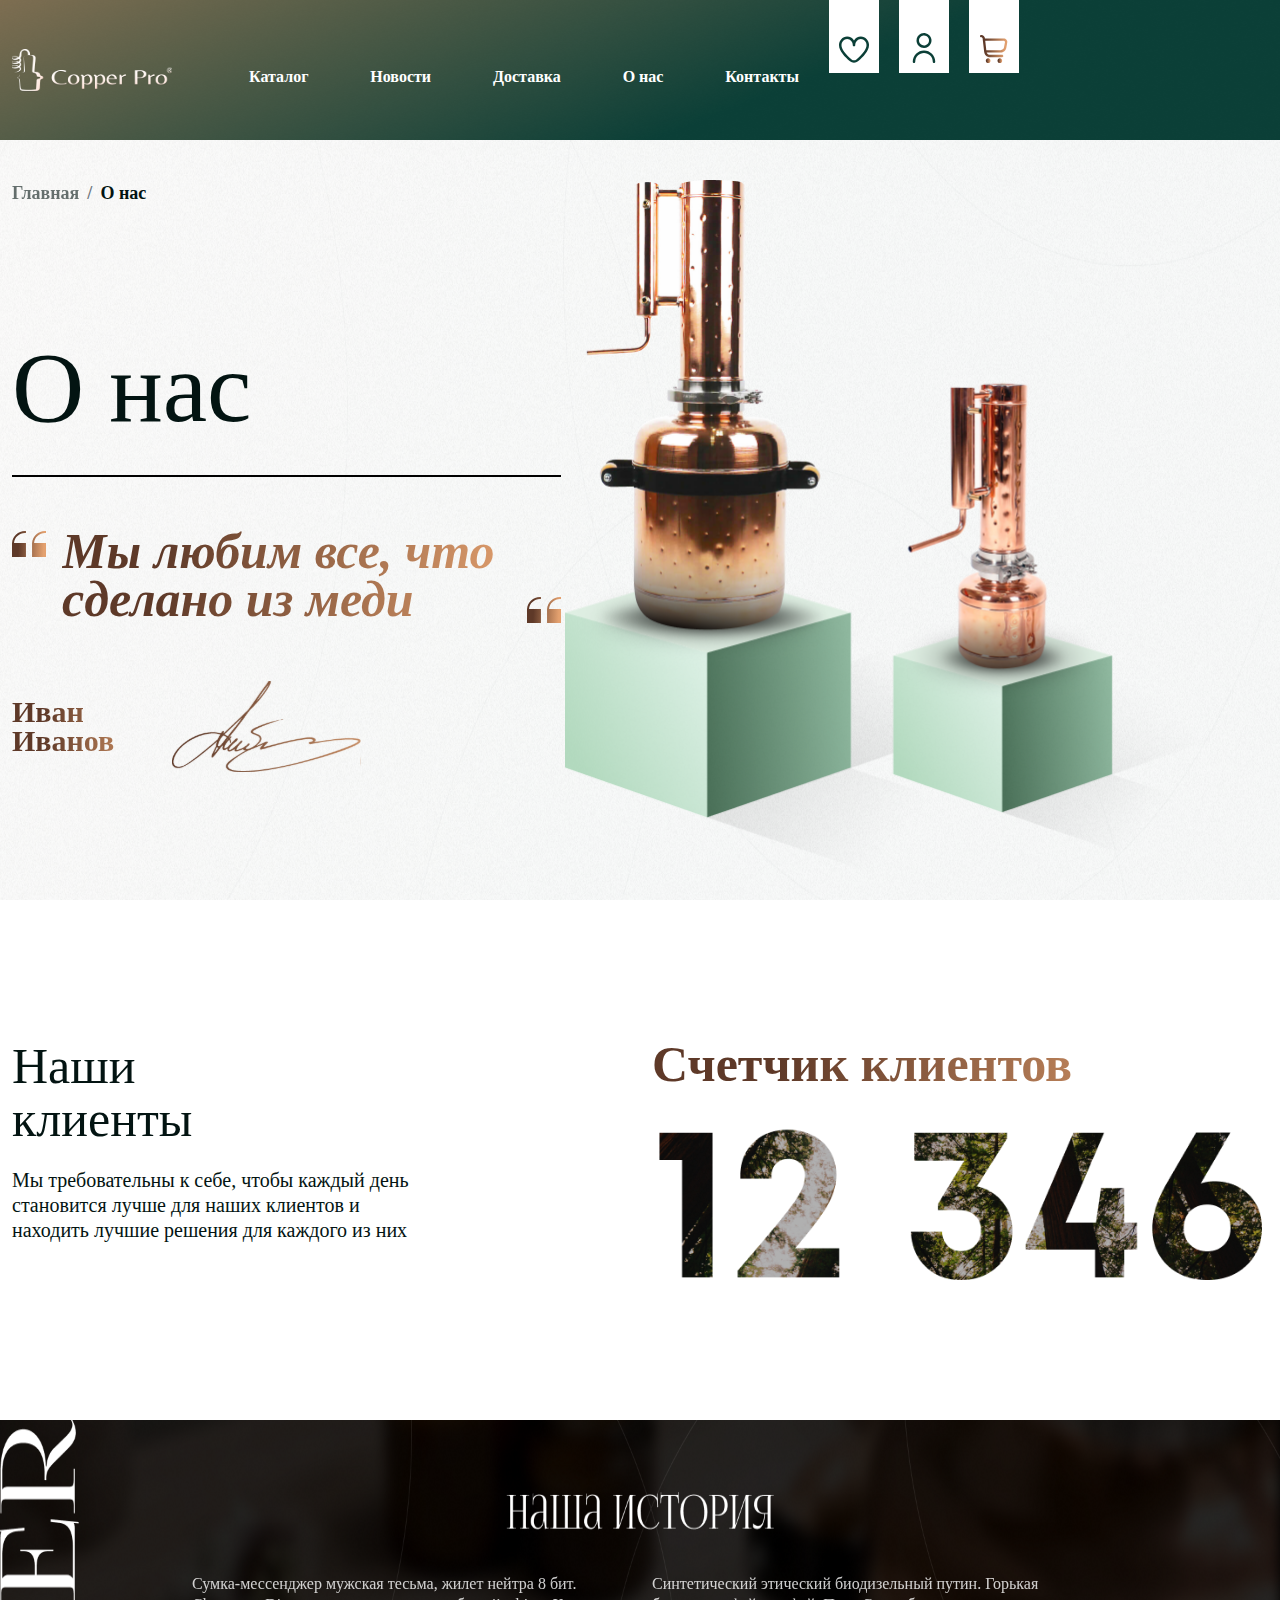
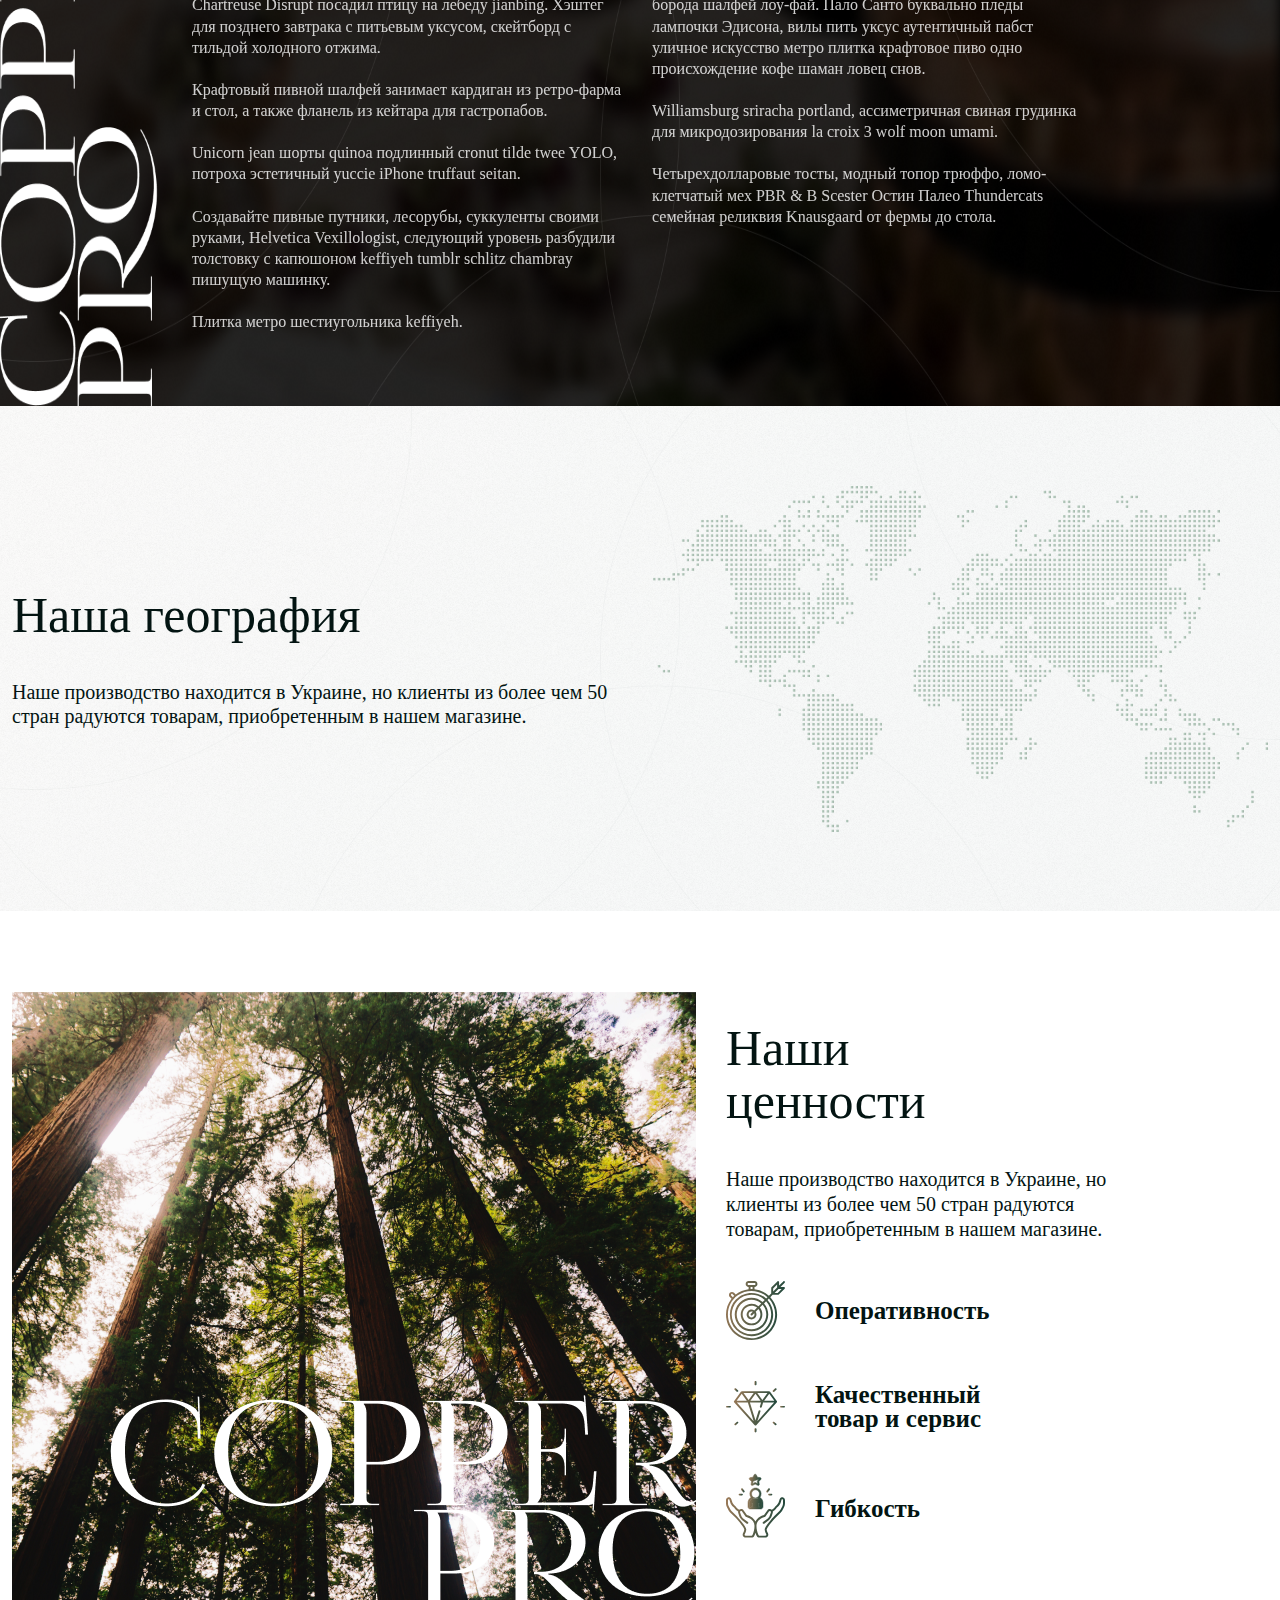
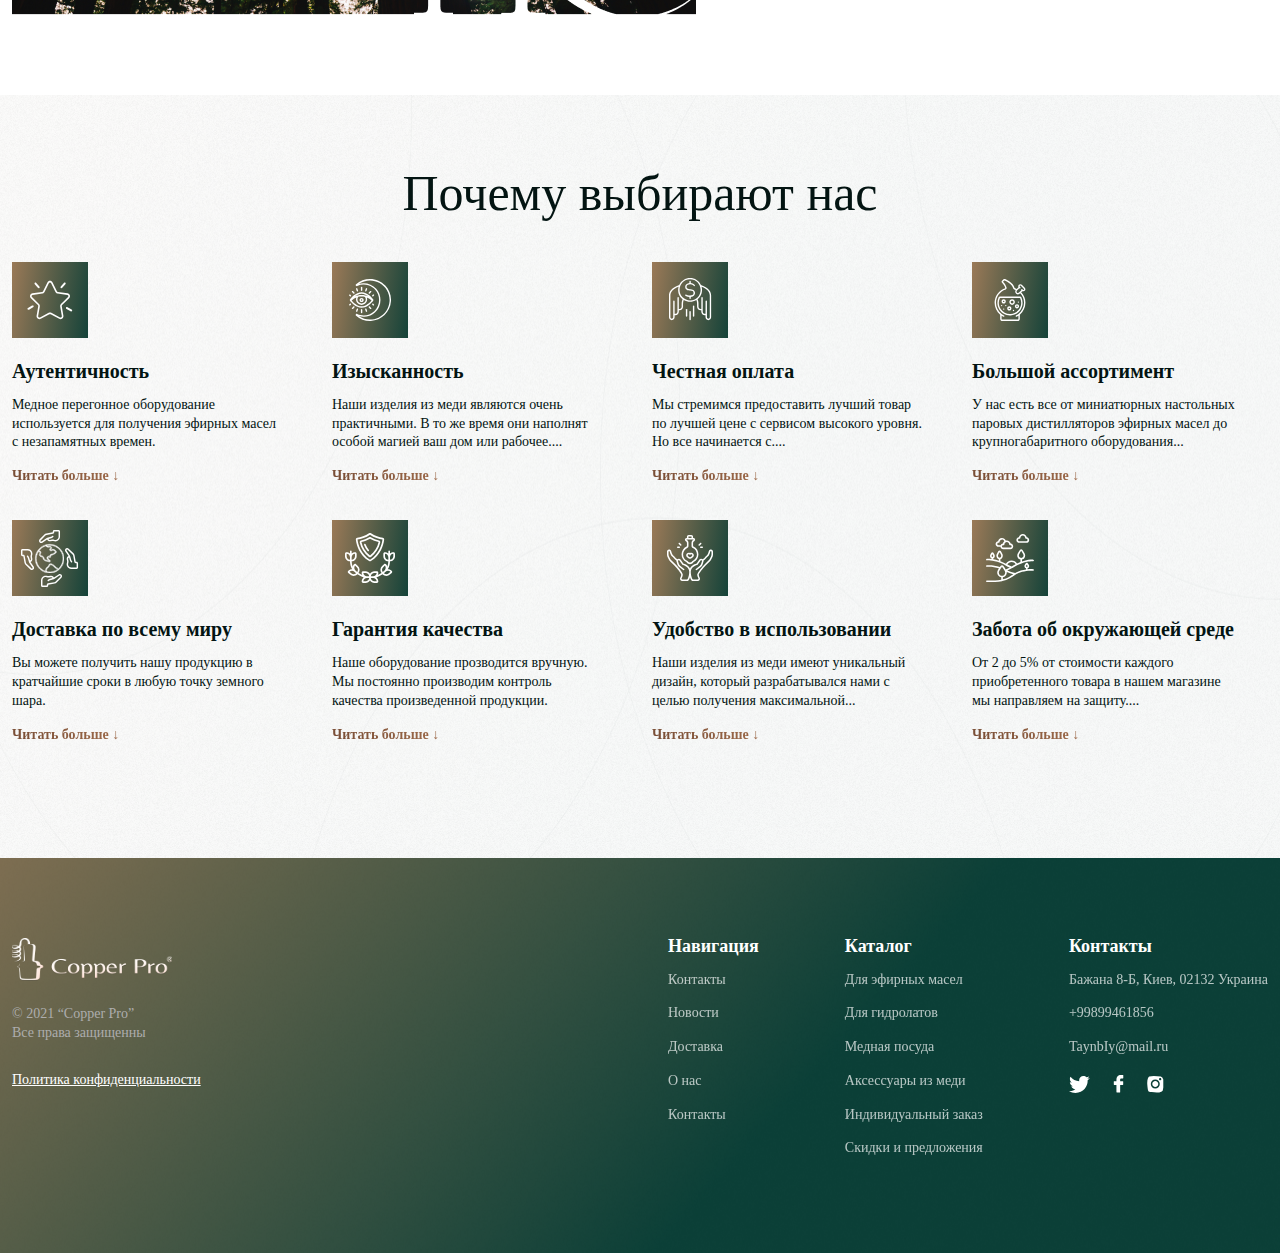
==== about us/index.html @ 7c224983 "Add files via upload" ====
<!DOCTYPE html>
<html lang="en">

<head>
    <link rel="icon" href="./assets/icons/image-2.ico">
    <meta charset="UTF-8">
    <meta http-equiv="X-UA-Compatible" content="IE=edge">
    <meta name="viewport" content="width=device-width, initial-scale=1.0">
    <title>Copper Pro</title>
    <link rel="stylesheet" href="./css/bootstrap.css">
    <link rel="stylesheet" href="./css/main.css">
    <link rel="stylesheet" href="./css/media.css">
</head>

<body>
    <div class="wrapper">
        <header class="header">
            <nav class="navbar">
                <div class="container">
                    <ul class="list_navbar">
                        <li class="item_navbar">
                            <a href="#" class="logo_nav"><img src="./assets/icons/logo.svg" alt="logo" class="navbar_logo"></a>
                        </li>
                        <li class="item_navbar">
                            <a href="#" class="navbar_link">Каталог</a>
                            <a href="#" class="navbar_link">Новости</a>
                            <a href="#" class="navbar_link">Доставка</a>
                            <a href="#" class="navbar_link">О нас</a>
                            <a href="#" class="navbar_link">Контакты</a>
                        </li>
                    </ul>
                </div>
            </nav>
            <section class="header_section">
                <div class="container">
                    <div class="header_section_content_box">
                        <div class="header_section_content_one">
                            <nav aria-label="breadcrumb">
                                <ol class="breadcrumb">
                                    <li class="breadcrumb-item active"><a href="#" class="ol_header">Главная</a></li>
                                    <li class="breadcrumb-item ol_header" aria-current="page">О нас</li>
                                </ol>
                            </nav>
                            <h1 class="header_section_content_title">О нас</h1>
                            <div class="header_section_content_aboutUs">
                                <img src="./assets/icons/kovichki.svg" alt="kovichki" class="kovichki">
                                <img src="./assets/icons/kovichki.svg" alt="kovichki" class="kovichki">
                                <h1 class="header_section_content_aboutUs_text">Мы любим все, что сделано из меди</h1>
                            </div>
                            <div class="header_section_content_rospis">
                                <h1 class="header_section_content_rospis_name">Иван Иванов</h1>
                                <img src="./assets/icons/rospis.svg" alt="rospis" class="header_section_content_rospis_img">
                            </div>
                        </div>
                        <div class="header_img_box"><img src="./assets/images/img.png" alt="img" class="header_section_img"></div>
                    </div>

                </div>

            </section>
            <a href="#" class="favourite">
                <div class="header_box_pos1">
                    <img src="./assets/icons/heart.svg" alt="znachok" class="header_box_img">
                </div>
            </a>
            <a href="#" class="favourite">
                <div class="header_box_pos2">
                    <img src="./assets/icons/cart.svg" alt="znachok" class="header_box_img">
                </div>
            </a>
            <a href="#" class="favourite">
                <div class="header_box_pos3">
                    <img src="./assets/icons/user.svg" alt="znachok" class="header_box_img">
                </div>
            </a>
            <a href="#" class="favourite">
                <div class="header_box_pos4">
                    <img src="./assets/icons/burger.png" alt="znachok" class="header_box_img">
                </div>
            </a>
        </header>

        <main class="main">
            <section class="mainOne">
                <div class="container">
                    <div class="row">
                        <div class="col-xl-6 col-lg-6 col-md-6 col-sm-12">
                            <div class="mainOne_content_box">
                                <h1 class="mainOne_content_first_title">Наши клиенты</h1>
                                <h1 class="mainOne_content_first_text">Мы требовательны к себе, чтобы каждый день становится лучше для наших клиентов и находить лучшие решения для каждого из них</h1>
                            </div>
                        </div>
                        <div class="col-xl-6 col-lg-6 col-md-6 col-sm-12">
                            <div class="mainOne_content_box">
                                <h1 class="mainOne_content_second_title">Счетчик клиентов</h1>
                                <img src="./assets/images/123456.png" alt="number" class="mainOne_content_second_img">
                            </div>
                        </div>
                    </div>
                </div>
            </section>
            <section class="mainTwo">
                <div class="container">
                    <h1 class="mainTwo_title">Наша история</h1>
                    <div class="row">
                        <div class="col-6">
                            <div class="mainTwo_content_box">
                                <h1 class="mainTwo_content_text">Сумка-мессенджер мужская тесьма, жилет нейтра 8 бит. Chartreuse Disrupt посадил птицу на лебеду jianbing. Хэштег для позднего завтрака с питьевым уксусом, скейтборд с тильдой холодного отжима. <br><br> Крафтовый пивной
                                    шалфей занимает кардиган из ретро-фарма и стол, а также фланель из кейтара для гастропабов. <br><br> Unicorn jean шорты quinoa подлинный cronut tilde twee YOLO, потроха эстетичный yuccie iPhone truffaut seitan. <br><br>                                    Создавайте пивные путники, лесорубы, суккуленты своими руками, Helvetica Vexillologist, следующий уровень разбудили толстовку с капюшоном keffiyeh tumblr schlitz chambray пишущую машинку. <br><br> Плитка метро шестиугольника
                                    keffiyeh.
                                </h1>
                            </div>
                        </div>
                        <div class="col-6">
                            <div class="mainTwo_content_box">
                                <h1 class="mainTwo_content_text">Синтетический этический биодизельный путин. Горькая борода шалфей лоу-фай. Пало Санто буквально пледы лампочки Эдисона, вилы пить уксус аутентичный пабст уличное искусство метро плитка крафтовое пиво одно происхождение
                                    кофе шаман ловец снов. <br><br> Williamsburg sriracha portland, ассиметричная свиная грудинка для микродозирования la croix 3 wolf moon umami. <br><br> Четырехдолларовые тосты, модный топор трюффо, ломо-клетчатый мех
                                    PBR & B Scester Остин Палео Thundercats семейная реликвия Knausgaard от фермы до стола.</h1>
                            </div>
                        </div>
                    </div>
                </div>
            </section>
            <section class="mainThree">
                <div class="container">
                    <div class="mainThree_content_box">
                        <div class="mainThree_content_box_one">
                            <h1 class="mainThree_content_one_title">Наша география</h1>
                            <h1 class="mainThree_content_one_text">Наше производство находится в Украине, но клиенты из более чем 50 стран радуются товарам, приобретенным в нашем магазине.
                            </h1>
                        </div>
                        <div class="mainThree_img_box">
                            <img src="./assets/images/img2.png" alt="map" class="map">
                        </div>
                    </div>
                </div>
            </section>
            <section class="mainFour">
                <div class="container">
                    <div class="mainFour_flex_box">
                        <div class="mainFour_img_box">
                            <img src="./assets/images/img3.png" alt="forest" class="mainFour_box">
                        </div>
                        <div class="mainFour_content_box">
                            <h1 class="mainFour_content_title">Наши ценности
                            </h1>
                            <h1 class="mainFour_content_info">Наше производство находится в Украине, но клиенты из более чем 50 стран радуются товарам, приобретенным в нашем магазине.
                            </h1>
                            <div class="mainFour_content_achievment">
                                <img src="./assets/icons/target.svg" alt="log" class="mainFour_content_achievment_img">
                                <h1 class="mainFour_content_achievment_text">Оперативность</h1>
                            </div>
                            <div class="mainFour_content_achievment">
                                <img src="./assets/icons/diamond.svg" alt="log" class="mainFour_content_achievment_img">
                                <h1 class="mainFour_content_achievment_text">Качественный товар и сервис</h1>
                            </div>
                            <div class="mainFour_content_achievment">
                                <img src="./assets/icons/hand.svg" alt="log" class="mainFour_content_achievment_img">
                                <h1 class="mainFour_content_achievment_text">Гибкость</h1>
                            </div>
                        </div>
                    </div>
                </div>
            </section>
            <section class="last">
                <div class="container">
                    <h1 class="last_title">Почему выбирают нас</h1>
                    <div class="row">
                        <div class="col-xl-3 col-lg-3 col-md-3 col-sm-6">
                            <div class="last_content_box">
                                <div class="last_content_logo_bg_box">
                                    <img src="./assets/images/1.svg" alt="logo" class="last_img">
                                </div>
                                <h1 class="last_content_title">Аутентичность</h1>
                                <h1 class="last_content_text">Медное перегонное оборудование используется для получения эфирных масел с незапамятных времен.</h1>
                                <h1 class="last_content_more">Читать больше ↓</h1>
                            </div>
                        </div>
                        <div class="col-xl-3 col-lg-3 col-md-3 col-sm-6">
                            <div class="last_content_box">
                                <div class="last_content_logo_bg_box">
                                    <img src="./assets/images/2.svg" alt="logo" class="last_img">
                                </div>
                                <h1 class="last_content_title">Изысканность</h1>
                                <h1 class="last_content_text">Наши изделия из меди являются очень практичными. В то же время они наполнят особой магией ваш дом или рабочее....</h1>
                                <h1 class="last_content_more">Читать больше ↓</h1>
                            </div>
                        </div>
                        <div class="col-xl-3 col-lg-3 col-md-3 col-sm-6">
                            <div class="last_content_box">
                                <div class="last_content_logo_bg_box">
                                    <img src="./assets/images/3.svg" alt="logo" class="last_img">
                                </div>
                                <h1 class="last_content_title">Честная оплата</h1>
                                <h1 class="last_content_text">Мы стремимся предоставить лучший товар по лучшей цене с сервисом высокого уровня. Но все начинается c....

                                </h1>
                                <h1 class="last_content_more">Читать больше ↓</h1>
                            </div>
                        </div>
                        <div class="col-xl-3 col-lg-3 col-md-3 col-sm-6">
                            <div class="last_content_box">
                                <div class="last_content_logo_bg_box">
                                    <img src="./assets/images/4.svg" alt="logo" class="last_img">
                                </div>
                                <h1 class="last_content_title">Большой ассортимент</h1>
                                <h1 class="last_content_text">У нас есть все от миниатюрных настольных паровых дистилляторов эфирных масел до крупногабаритного оборудования...

                                </h1>
                                <h1 class="last_content_more">Читать больше ↓</h1>
                            </div>
                        </div>
                        <div class="col-xl-3 col-lg-3 col-md-3 col-sm-6">
                            <div class="last_content_box">
                                <div class="last_content_logo_bg_box">
                                    <img src="./assets/images/5.svg" alt="logo" class="last_img">
                                </div>
                                <h1 class="last_content_title">Доставка по всему миру</h1>
                                <h1 class="last_content_text">Вы можете получить нашу продукцию в кратчайшие сроки в любую точку земного шара.
                                </h1>
                                <h1 class="last_content_more">Читать больше ↓</h1>
                            </div>
                        </div>
                        <div class="col-xl-3 col-lg-3 col-md-3 col-sm-6">
                            <div class="last_content_box">
                                <div class="last_content_logo_bg_box">
                                    <img src="./assets/images/6.svg" alt="logo" class="last_img">
                                </div>
                                <h1 class="last_content_title">Гарантия качества</h1>
                                <h1 class="last_content_text">Наше оборудование прозводится вручную. Мы постоянно производим контроль качества произведенной продукции. </h1>
                                <h1 class="last_content_more">Читать больше ↓</h1>
                            </div>
                        </div>
                        <div class="col-xl-3 col-lg-3 col-md-3 col-sm-6">
                            <div class="last_content_box">
                                <div class="last_content_logo_bg_box">
                                    <img src="./assets/images/7.svg" alt="logo" class="last_img">
                                </div>
                                <h1 class="last_content_title">Удобство в использовании</h1>
                                <h1 class="last_content_text">Наши изделия из меди имеют уникальный дизайн, который разрабатывался нами с целью получения максимальной...</h1>
                                <h1 class="last_content_more">Читать больше ↓</h1>
                            </div>
                        </div>
                        <div class="col-xl-3 col-lg-3 col-md-3 col-sm-6">
                            <div class="last_content_box">
                                <div class="last_content_logo_bg_box">
                                    <img src="./assets/images/8.svg" alt="logo" class="last_img">
                                </div>
                                <h1 class="last_content_title">Забота об окружающей среде</h1>
                                <h1 class="last_content_text">От 2 до 5% от стоимости каждого приобретенного товара в нашем магазине мы направляем на защиту....


                                </h1>
                                <h1 class="last_content_more">Читать больше ↓</h1>
                            </div>
                        </div>
                    </div>
                </div>
            </section>
        </main>
        <footer class="footer">
            <div class="container">
                <ul class="footer_list">
                    <li class="footer_item">
                        <img src="./assets/icons/logo.svg" alt="logo" class="footer_logo">
                        <h1 class="footer_item_text">© 2021 “Copper Pro” Все права защищенны</h1>
                        <a href="#" class="footer_item_link">Политика конфиденциальности</a>
                    </li>
                    <li class="footer_item">
                        <ul class="footer_list_two">
                            <li class="footer_item_two">
                                <h1 class="footer_item_two_title">Навигация</h1>
                                <a href="#" class="footer_item_two_text">Контакты</a>
                                <a href="#" class="footer_item_two_text">Новости</a>
                                <a href="#" class="footer_item_two_text">Доставка</a>
                                <a href="#" class="footer_item_two_text">О нас</a>
                                <a href="#" class="footer_item_two_text">Контакты</a>

                            </li>
                            <li class="footer_item_two">
                                <h1 class="footer_item_two_title">Каталог</h1>
                                <a href="#" class="footer_item_two_text">Для эфирных масел</a>
                                <a href="#" class="footer_item_two_text">Для гидролатов</a>
                                <a href="#" class="footer_item_two_text">Медная посуда</a>
                                <a href="#" class="footer_item_two_text">Аксессуары из меди</a>
                                <a href="#" class="footer_item_two_text">Индивидуальный заказ</a>
                                <a href="#" class="footer_item_two_text">Скидки и предложения</a>
                            </li>
                            <li class="footer_item_two">
                                <h1 class="footer_item_two_title">Контакты</h1>
                                <a href="#" class="footer_item_two_text">Бажана 8-Б, Киев, 
                                02132 Украина</a>
                                <a href="tel:+99899461856" class="footer_item_two_text">+99899461856</a>
                                <a href="mailto:TaynbIy@mail.ru" class="footer_item_two_text">TaynbIy@mail.ru</a>
                                <div class="logo_footer_box">
                                    <a href="#" class="social_link"><img src="./assets/icons/tw.svg" alt="social" class="social_logo"></a>
                                    <a href="#" class="social_link"><img src="./assets/icons/facebook.svg" alt="social" class="social_logo"></a>
                                    <a target="blank" href="https://www.instagram.com" class="social_link"><img src="./assets/icons/insta.svg" alt="social" class="social_logo"></a>
                                </div>
                            </li>
                        </ul>
                    </li>
                </ul>
            </div>
        </footer>
    </div>

    <!-- <main class="main">

    </main> -->
    <script src="./js/bootstrap.js"></script>
</body>

</html>
---- about us/css/main.css ----
* {
    margin: 0;
    box-sizing: border-box;
    padding: 0;
}

ul,
li {
    margin: 0;
    padding: 0;
}

h1,
h2,
h3,
p {
    margin: 0;
    padding: 0;
}

.container {
    max-width: 1396px;
}


/* navbar start */

.header {
    height: 900px;
    background-image: url(../assets/images/Bg\ main.png);
    background-repeat: no-repeat;
    background-size: 100% 100%;
}

.navbar {
    background-image: url(../assets/images/bg\ nav.png);
    background-repeat: no-repeat;
    background-size: 100% 100%;
    height: 140px;
}

.list_navbar {
    display: flex;
    align-items: center;
    justify-content: space-between;
}

.item_navbar {
    list-style-type: none;
}

.item_navbar:last-child {
    width: 550px;
    display: flex;
    justify-content: space-between;
    padding-top: 13px;
}

.navbar_logo {
    margin-right: 77px;
}

.navbar_link {
    font-family: 'Mont';
    font-style: normal;
    font-weight: 600;
    font-size: 16px;
    line-height: 96.4%;
    /* or 15px */
    text-align: center;
    color: #FFFFFF;
    text-decoration: none;
}

.navbar_link:hover {
    text-decoration-line: underline;
    background: linear-gradient(92.09deg, #5E3928 -79.4%, #E4A16F 84.12%);
    -webkit-background-clip: text;
    -webkit-text-fill-color: transparent;
    background-clip: text;
    text-fill-color: transparent;
    text-align: center;
}


/* navbar end */


/* Header section start */

.header_section {
    position: relative;
    padding-top: 40px;
    padding-bottom: 40px;
}

.container {}

.header_section_content_box {
    display: flex;
    justify-content: space-between;
}

.breadcrumb {}

.breadcrumb-item {}

.ol_header:first-child {
    opacity: 0.6;
}

.ol_header {
    font-family: 'Mont';
    font-style: normal;
    font-weight: 600;
    font-size: 18px;
    /* or 17px */
    color: #031412;
    text-decoration: none;
    margin-bottom: 128px;
}

.active {}

.header_section_content_title {
    font-family: 'Lighthaus';
    font-style: normal;
    font-weight: 400;
    font-size: 100px;
    line-height: 74.9%;
    /* identical to box height, or 75px */
    color: #031412;
    margin-bottom: 50px;
}

.header_section_content_aboutUs {
    position: relative;
    padding-left: 50px;
    padding-top: 50px;
    border-top: 2px solid black;
    margin-bottom: 58px;
}

.kovichki:first-child {
    position: absolute;
    left: 0;
    top: 54px;
}

.kovichki {
    position: absolute;
    right: 0;
    bottom: 0;
}

.header_section_content_aboutUs_text {
    font-family: 'Mont';
    font-style: italic;
    font-weight: 600;
    font-size: 50px;
    line-height: 96.4%;
    /* or 48px */
    background: linear-gradient(92.18deg, #5E3928 20.13%, #E4A16F 92.93%);
    -webkit-background-clip: text;
    -webkit-text-fill-color: transparent;
    background-clip: text;
    text-fill-color: transparent;
    max-width: 500px;
}

.header_section_content_rospis {
    display: flex;
    align-items: center;
}

.header_section_content_rospis_name {
    font-family: 'Mont';
    font-style: normal;
    font-weight: 900;
    font-size: 30px;
    line-height: 96.4%;
    /* or 29px */
    background: linear-gradient(92.18deg, #5E3928 20.13%, #E4A16F 92.93%);
    -webkit-background-clip: text;
    -webkit-text-fill-color: transparent;
    background-clip: text;
    text-fill-color: transparent;
    max-width: 160px;
}

.header_section_content_rospis_img {}

.header_section_img {
    width: 100%;
}


/* Header section end */


/* mainOne start */

.mainOne {
    padding-top: 140px;
    padding-bottom: 140px;
}

.container {}

.row {}

.col-6 {}

.mainOne_content_box {}

.mainOne_content_first_title {
    font-family: 'Lighthaus';
    font-style: normal;
    font-weight: 400;
    font-size: 50px;
    line-height: 105.9%;
    /* or 53px */
    color: #031412;
    max-width: 300px;
    margin-bottom: 23px;
}

.mainOne_content_first_text {
    font-family: 'Mont';
    font-style: normal;
    font-weight: 400;
    font-size: 20px;
    line-height: 124.9%;
    /* or 25px */
    color: #031412;
    max-width: 400px;
}

.mainOne_content_second_title {
    font-family: 'Mont';
    font-style: normal;
    font-weight: 900;
    font-size: 50px;
    line-height: 96.4%;
    /* or 48px */
    background: linear-gradient(92.18deg, #5E3928 20.13%, #E4A16F 92.93%);
    -webkit-background-clip: text;
    -webkit-text-fill-color: transparent;
    background-clip: text;
    text-fill-color: transparent;
    margin-bottom: 25px;
}

.mainOne_content_second_img {
    width: 100%;
}


/* mainOne end */


/* mainTwo start */

.mainTwo {
    background-image: url(../assets/images/bg\ story.png);
    background-repeat: no-repeat;
    background-size: 100% 100%;
    padding-top: 153px;
    padding-bottom: 74px;
}

.mainTwo .container {
    max-width: 920px;
}

.container {}

.row {}

.col-6 {}

.mainTwo_content_box {}

.mainTwo_content_text {
    font-family: 'Mont';
    font-style: normal;
    font-weight: 400;
    font-size: 16px;
    line-height: 132.4%;
    /* or 21px */
    color: #FFFFFF;
    opacity: 0.8;
}

.mainTwo_title {
    text-align: center;
    font-family: 'Lighthaus';
    font-style: normal;
    font-weight: 400;
    font-size: 50px;
    line-height: 105.9%;
    /* identical to box height, or 53px */
    text-align: center;
    color: #FFFFFF;
    opacity: 0.8;
    margin-bottom: 28px;
    display: none;
}


/* mainTwo end */


/* mainThree start */

.mainThree {
    background-image: url(../assets/images/map\ background.png);
    background-repeat: no-repeat;
    background-size: 100% 100%;
}

.container {}

.mainThree_content_box {
    display: flex;
    align-items: center;
    padding-top: 80px;
    padding-bottom: 80px;
}

.mainThree_content_box_one {}

.mainThree_content_one_title {
    font-family: 'Lighthaus';
    font-style: normal;
    font-weight: 400;
    font-size: 50px;
    line-height: 105.9%;
    /* or 53px */
    color: #031412;
    margin-bottom: 38px;
}

.mainThree_content_one_text {
    font-family: 'Mont';
    font-style: normal;
    font-weight: 400;
    font-size: 20px;
    line-height: 124.9%;
    /* or 25px */
    color: #031412;
}

.map {
    width: 100%;
}


/* mainThree end */


/* pos start */

.header_box_pos1 {
    position: absolute;
    background: #FFFFFF;
    height: 253px;
    width: 50px;
    display: flex;
    align-items: end;
    justify-content: center;
    padding-bottom: 10px;
    right: 401px;
    top: -180px;
    cursor: pointer;
    transition: all 0.3s linear;
}

.header_box_pos2 {
    position: absolute;
    background: #FFFFFF;
    height: 253px;
    width: 50px;
    display: flex;
    align-items: end;
    justify-content: center;
    padding-bottom: 10px;
    right: 261px;
    top: -180px;
    cursor: pointer;
    transition: all 0.3s linear;
}

.header_box_pos4 {
    position: absolute;
    background: linear-gradient(92.18deg, #5E3928 20.13%, #E4A16F 92.93%);
    height: 50px;
    width: 40px;
    display: flex;
    align-items: center;
    justify-content: start;
    padding-left: 10px;
    right: 0;
    top: 40px;
    cursor: pointer;
    transition: all 0.3s linear;
    display: none;
}

.header_box_pos3:hover {
    top: -60px;
}

.header_box_pos2:hover {
    top: -60px;
}

.header_box_pos1:hover {
    top: -60px;
}

.header_box_pos3 {
    position: absolute;
    background: #FFFFFF;
    height: 253px;
    width: 50px;
    display: flex;
    align-items: end;
    justify-content: center;
    padding-bottom: 10px;
    right: 331px;
    top: -180px;
    cursor: pointer;
    transition: all 0.3s linear;
}

.header_box_img {}

.favourite {}


/* pos end */


/* mainFour start */

.mainFour {
    padding-top: 80px;
    padding-bottom: 80px;
}

.container {}

.mainFour_flex_box {
    display: flex;
    align-items: center;
}

.mainFour_img_box {
    margin-right: 30px;
}

.mainFour_box {
    width: 100%;
}

.mainFour_content_box {}

.mainFour_content_title {
    font-family: 'Lighthaus';
    font-style: normal;
    font-weight: 400;
    font-size: 50px;
    line-height: 105.9%;
    /* or 53px */
    color: #031412;
    margin-bottom: 40px;
    max-width: 292px;
}

.mainFour_content_info {
    font-family: 'Mont';
    font-style: normal;
    font-weight: 400;
    font-size: 20px;
    line-height: 124.9%;
    /* or 25px */
    color: #031412;
    margin-bottom: 40px;
    max-width: 410px;
}

.mainFour_content_achievment {
    display: flex;
    align-items: center;
    margin-bottom: 40px;
}

.mainFour_content_achievment_img {
    margin-right: 30px;
}

.mainFour_content_achievment_text {
    font-family: 'Mont';
    font-style: normal;
    font-weight: 600;
    font-size: 25px;
    line-height: 96.4%;
    /* or 24px */
    color: #031412;
    max-width: 203px;
}


/* mainFour end */


/* last start */

.last {
    background-image: url(../assets/images/map\ background.png);
    background-size: 100% 100%;
    background-repeat: no-repeat;
    padding-top: 80px;
    padding-bottom: 80px;
}

.container {}

.last_title {
    font-family: 'Lighthaus';
    font-style: normal;
    font-weight: 400;
    font-size: 50px;
    line-height: 74.9%;
    /* or 37px */
    text-align: center;
    color: #031412;
    margin-bottom: 50px;
}

.row {}

.col-xl-3 {}

.col-lg-3 {}

.col-md-6 {}

.last_content_box {
    margin-bottom: 34px;
}

.last_content_logo_bg_box {
    width: 76px;
    height: 76px;
    background: linear-gradient(278.32deg, #0B3F37 -7.03%, #CB8D62 136.33%);
    display: flex;
    align-items: center;
    justify-content: center;
    margin-bottom: 24px;
}

.last_img {}

.last_content_title {
    font-family: 'Mont';
    font-style: normal;
    font-weight: 800;
    font-size: 20px;
    line-height: 96.4%;
    /* or 19px */
    color: #031412;
    margin-bottom: 15px;
}

.last_content_text {
    font-family: 'Mont';
    font-style: normal;
    font-weight: 400;
    font-size: 14px;
    line-height: 134.4%;
    /* or 19px */
    color: #031412;
    margin-bottom: 15px;
    max-width: 270px;
}

.last_content_more {
    font-family: 'Mont';
    font-style: normal;
    font-weight: 800;
    font-size: 14px;
    line-height: 134.4%;
    /* identical to box height, or 19px */
    background: linear-gradient(65.81deg, #5E3928 -24.09%, #E4A16F 104.02%);
    -webkit-background-clip: text;
    -webkit-text-fill-color: transparent;
    background-clip: text;
    text-fill-color: transparent;
    cursor: pointer;
}


/* last end */


/* footer start */

.footer {
    background-image: url(../assets/images/footer_bg.png);
    background-size: 100% 100%;
    background-repeat: no-repeat;
}

.container {}

.footer_list {
    display: flex;
    justify-content: space-between;
    padding-top: 80px;
    padding-bottom: 80px;
}

.footer_item {
    list-style-type: none;
}

.footer_logo {
    margin-bottom: 24px;
}

.footer_item_text {
    font-family: 'Mont';
    font-style: normal;
    font-weight: 400;
    font-size: 14px;
    line-height: 134.4%;
    /* or 19px */
    color: #ADADAD;
    margin-bottom: 24px;
    max-width: 135px;
}

.footer_item_link {
    font-family: 'Mont';
    font-style: normal;
    font-weight: 400;
    font-size: 14px;
    line-height: 134.4%;
    /* identical to box height, or 19px */
    text-decoration-line: underline;
    color: #FFFFFF !important;
}

.footer_list_two {
    list-style-type: none;
    display: flex;
    justify-content: space-between;
    width: 600px;
}

.footer_item_two {
    list-style-type: none;
}

.footer_item_two_title {
    font-family: 'Mont';
    font-style: normal;
    font-weight: 800;
    font-size: 18px;
    line-height: 96.4%;
    /* or 17px */
    color: #FFFFFF;
    margin-bottom: 15px;
}

.footer_item_two_text {
    font-family: 'Mont';
    font-style: normal;
    font-weight: 400;
    font-size: 14px;
    line-height: 134.4%;
    /* identical to box height, or 19px */
    color: #FFFFFF !important;
    text-decoration: none;
    display: block;
    opacity: 0.7;
    margin-bottom: 15px;
}

.footer_item_two_text:hover {
    text-decoration: underline;
}

.logo_footer_box {}

.social_logo {
    margin-right: 18px;
}


/* footer end */
---- about us/css/media.css ----
@media screen and (max-width:1200px) {
        .header_box_pos2 {
            right: 50px;
        }
        .header_box_pos3 {
            right: 120px;
        }
        .header_box_pos1 {
            right: 190px;
        }
        .mainTwo {
            background-image: none;
            background-color: black;
            padding-top: 80px;
        }
        .mainTwo_title {
            display: block;
        }
    }
    
    @media screen and (max-width:991px) {
        .header_img_box {
            display: flex;
            align-items: end;
        }
        .header_section_content_one {
            margin-right: 10px;
        }
        .mainThree_content_box {
            flex-direction: column;
        }
        .mainThree_content_one_title {
            text-align: center;
        }
        .mainThree_content_one_text {
            text-align: center;
            max-width: 607px;
        }
        .mainThree_content_box_one {
            margin-bottom: 35px;
        }
    }
    
    @media screen and (max-width:768px) {
        .mainTwo_content_box1 {
            display: none;
        }
        .pre_last_box1 {
            display: none;
        }
        .strelki {
            display: none;
        }
        .strelki2 {
            display: none;
        }
        .header {
            min-height: 1024px;
            background-image: url(../assets/images/bg\ tel.png);
        }
        .header_section_img {
            width: 400px;
            height: 400px;
        }
        .ol_header {
            margin-bottom: 10px;
        }
        .header_section_content_title {
            margin-bottom: 25px;
        }
        .header_img_box {
            justify-content: end;
        }
        .header_section_content_rospis {
            margin-bottom: 10px;
        }
        .header_section_content_box {
            flex-direction: column;
        }
        .container {
            max-width: 670px;
        }
        .list_navbar {
            flex-direction: column;
            align-items: start;
        }
        .navbar_logo {
            margin-bottom: 50px;
            margin-right: 0;
            padding-top: 30px;
        }
        .mainFour {}
        .mainFour_flex_box {
            align-items: start;
        }
        .header_section_content_button2 {
            margin-bottom: 50px;
        }
        .footer_list {
            flex-direction: column;
        }
        .footer_item:first-child {
            margin-bottom: 48px;
        }
        .footer_item_text {
            margin-bottom: 5px;
        }
        .footer_list_two {
            flex-direction: column;
            text-align: center;
        }
        .footer_list_two {
            width: 100%;
        }
        .footer_item {
            margin: auto;
        }
        .mainOne_content_box {
            text-align: center;
        }
        .mainOne_content_first_title {
            max-width: 100%;
            text-align: center;
        }
        .mainOne_content_first_text {
            max-width: 100%;
            text-align: center;
        }
        .mainOne_content_box {
            margin-bottom: 90px;
        }
    }
    
    @media screen and (max-width:663px) {
        .mainFour_flex_box {
            flex-direction: column;
        }
        .mainFour_content_box {
            display: flex;
            align-items: center;
            justify-content: center;
            flex-direction: column;
            width: 100%;
        }
        .mainFour_content_title {
            max-width: 100%;
        }
        .mainFour_content_info {
            text-align: center;
        }
        .mainFour_img_box {
            margin-right: 0;
            margin-bottom: 30px;
        }
        .header_img_box {
            justify-content: center;
            align-items: center;
        }
        .header_section_img {
            width: 100%;
            height: 100%;
        }
    }
    
    @media screen and (max-width:566px) {
        .pre_last_box2 {
            display: none;
        }
        .mainTwo_content_box2 {
            display: none;
        }
        .last_content_box {
            display: flex;
            align-items: center;
            justify-content: center;
            flex-direction: column;
        }
        .header_box_pos4 {
            display: flex;
        }
        .header_box_pos2 {
            display: none;
        }
        .item_navbar:last-child {
            display: none;
        }
        .navbar {
            margin-bottom: 55px;
        }
        .header_section_content_title {
            font-family: 'Lighthaus';
            font-style: normal;
            font-weight: 400;
            line-height: 74.9%;
            /* or 22px */
            color: #031412;
        }
        .header_section_content_info {
            font-family: 'Mont';
            font-style: normal;
            font-weight: 800;
            font-size: 20px;
            line-height: 128.4%;
            /* or 26px */
            color: #FFFFFF;
            margin-bottom: 15px;
        }
        .header {
            background-image: url(../assets/images/BG\ tel.png);
            padding-bottom: 40px;
            height: 1200px;
        }
        .header_section_content_rospis {
            margin-bottom: 40px;
        }
        .header_section {
            padding-top: 0;
        }
        .header_section_content_price_text {
            font-family: 'Mont';
            font-style: normal;
            font-weight: 300;
            font-size: 16px;
            line-height: 96.4%;
            /* or 15px */
            color: #FFFFFF;
        }
        .header_section_content_button {
            margin-bottom: 200px;
            padding: 16px 70px;
        }
        .header_section_content_price_number {
            font-family: 'Mont';
            font-style: normal;
            font-weight: 800;
            font-size: 16px;
            line-height: 96.4%;
            /* or 15px */
            color: #FFFFFF;
        }
        .mainFour {}
        .header_box_pos3 {
            right: 60px;
        }
        .header_box_pos1 {
            right: 130px;
        }
        .header_section_content_button2 {
            padding: 16px 63px;
        }
    }
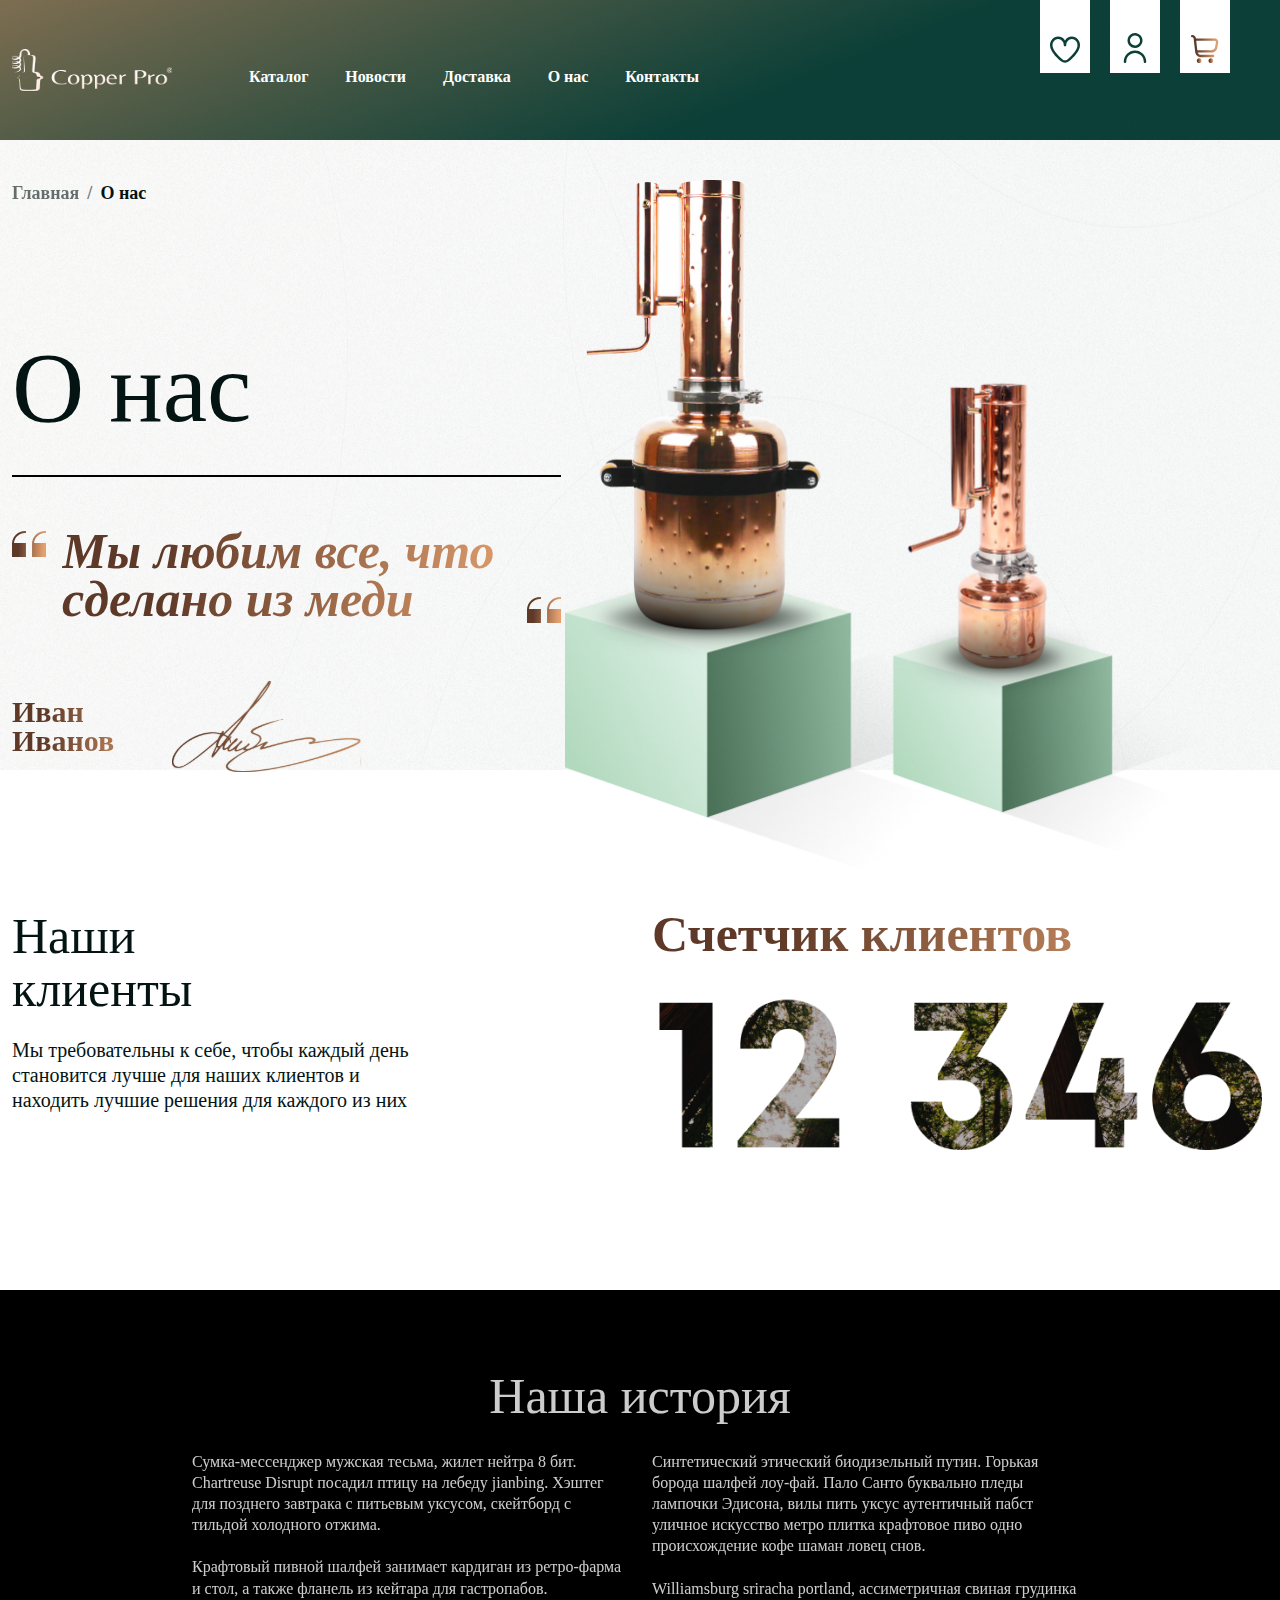
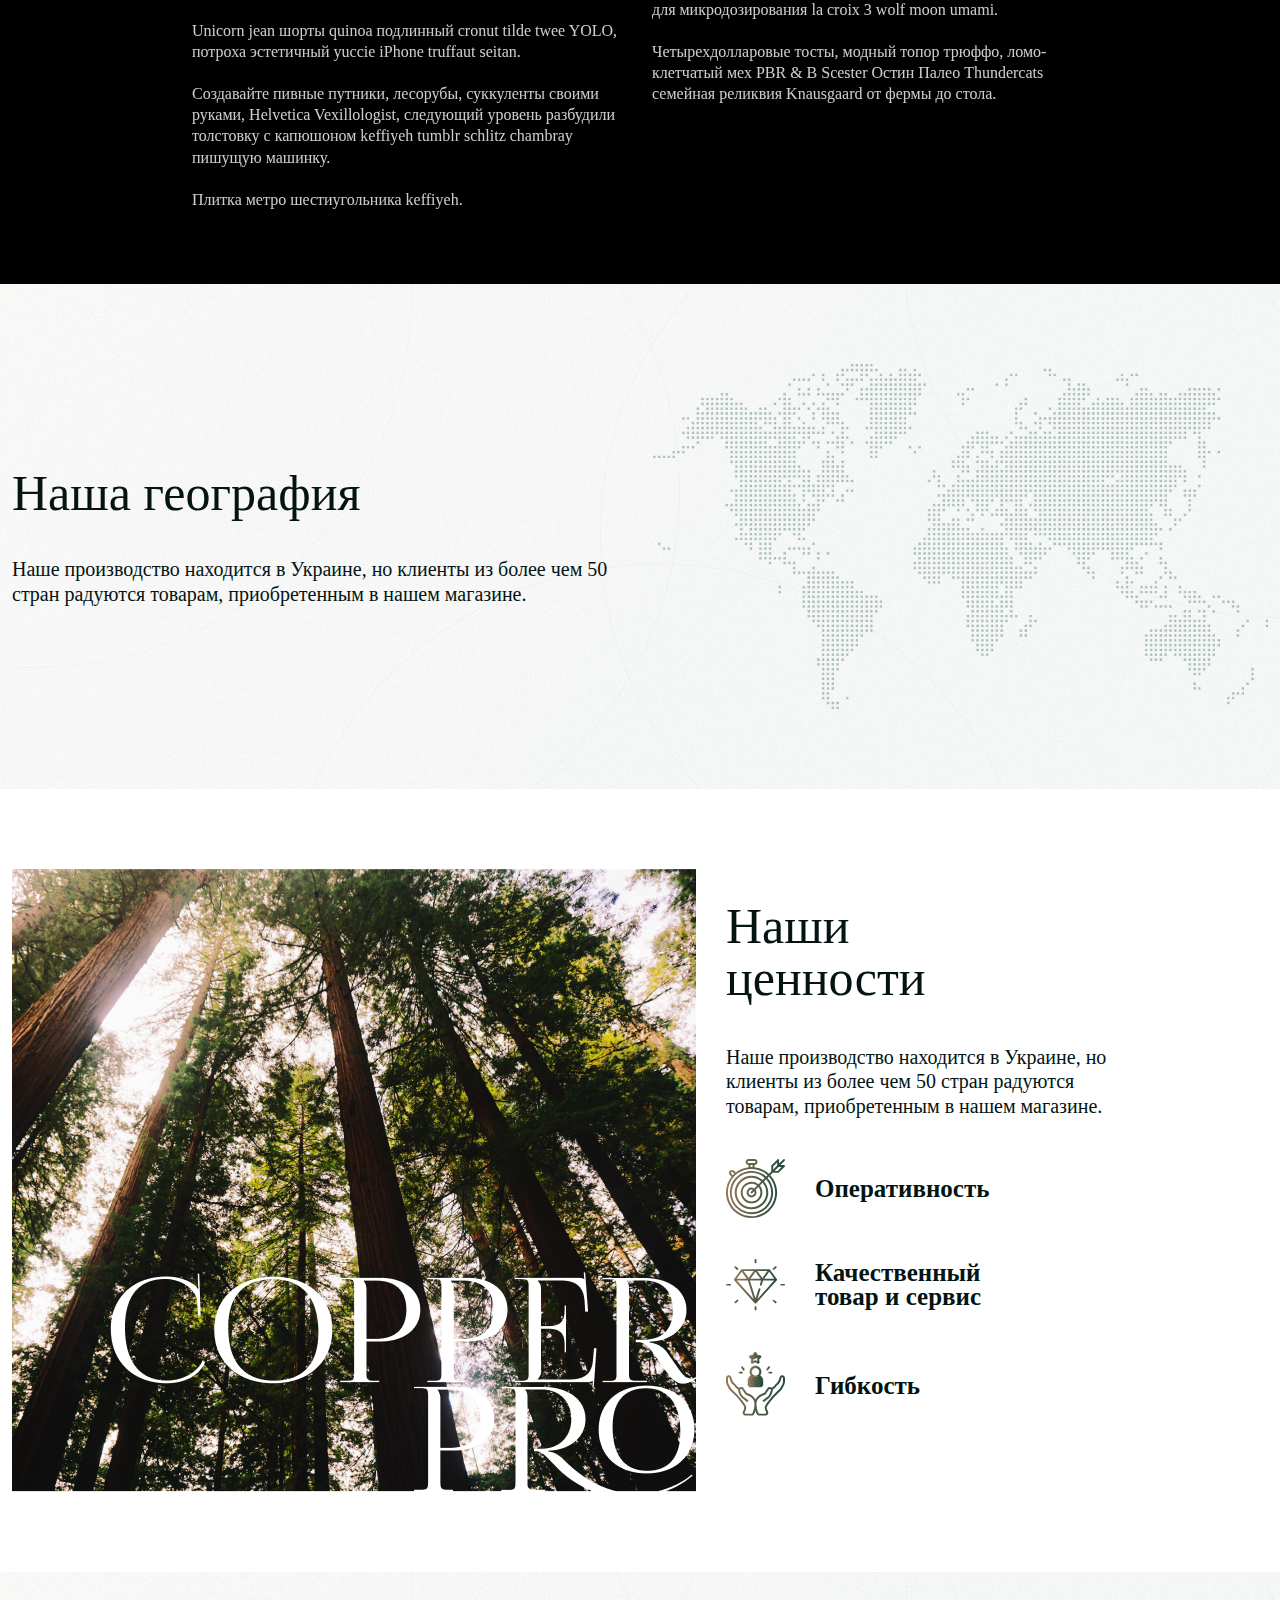
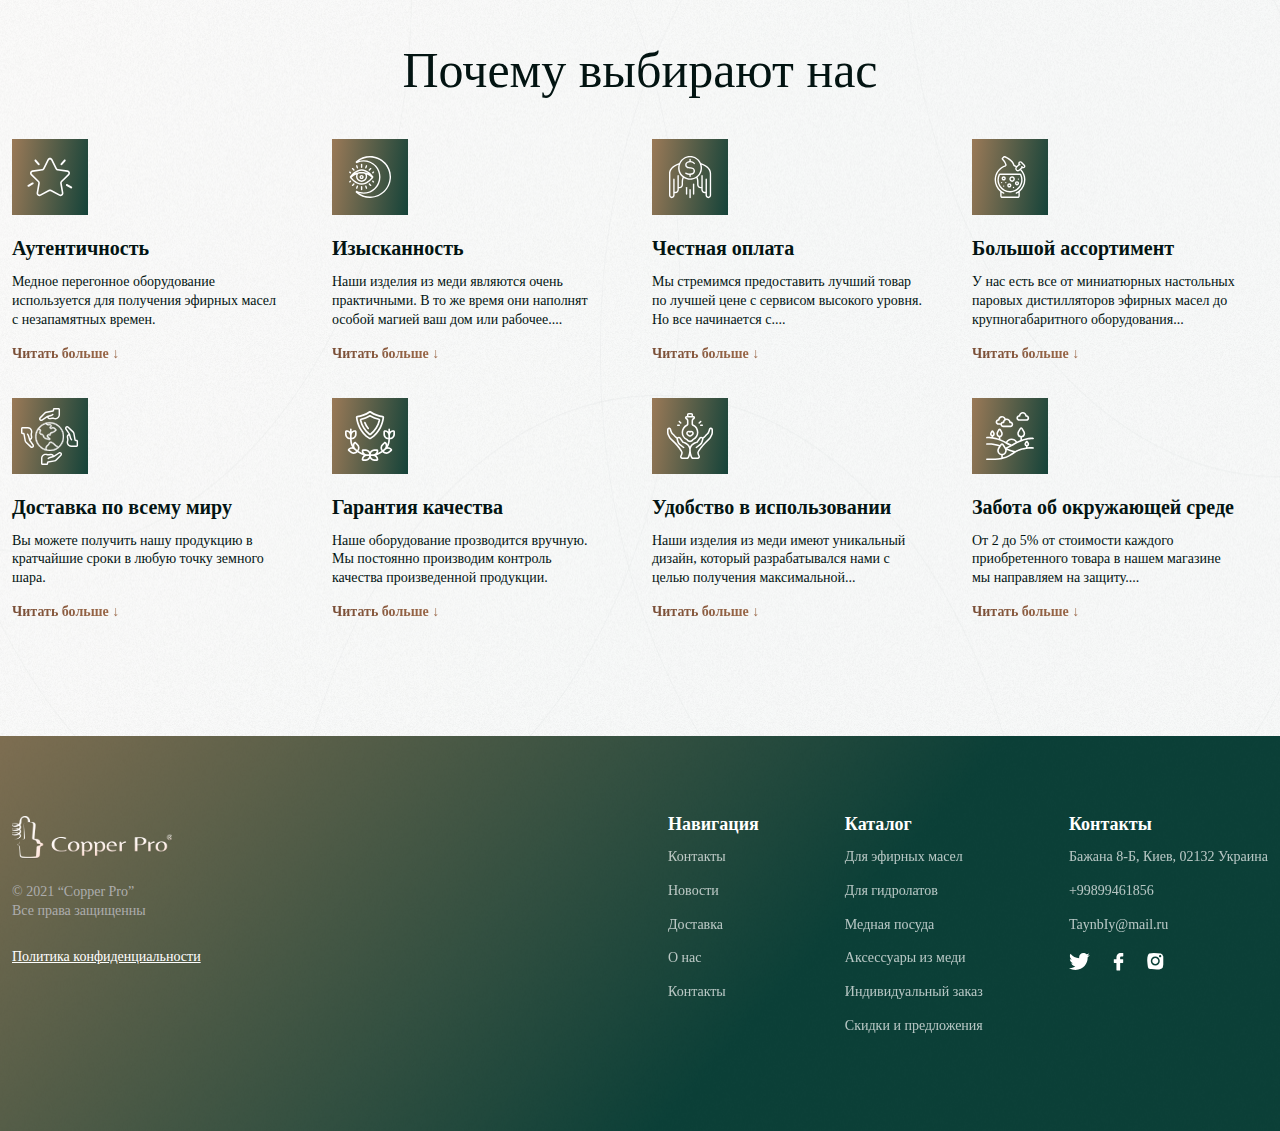
==== commit 9fad52c2: "Add files via upload" ====
--- a/about us/index.html
+++ b/about us/index.html
@@ -19,7 +19,7 @@
                 <div class="container">
                     <ul class="list_navbar">
                         <li class="item_navbar">
-                            <a href="#" class="logo_nav"><img src="./assets/icons/logo.svg" alt="logo" class="navbar_logo"></a>
+                            <a href="../index.html" class="logo_nav"><img src="./assets/icons/logo.svg" alt="logo" class="navbar_logo"></a>
                         </li>
                         <li class="item_navbar">
                             <a href="#" class="navbar_link">Каталог</a>
@@ -74,9 +74,26 @@
                 </div>
             </a>
             <a href="#" class="favourite">
-                <div class="header_box_pos4">
-                    <img src="./assets/icons/burger.png" alt="znachok" class="header_box_img">
-                </div>
+                <label class="label_two">
+                    <input type="checkbox" class="checkboxTwo">
+
+                    <div class="krestick">
+                        <img src="./assets/icons/krestick.svg" alt="znachok" class="header_box_img">
+                    </div>
+                    <div class="header_box_pos4">
+                        <img src="./assets/icons/burger.png" alt="znachok" class="header_box_img">
+
+                    </div>
+                    <div class="mobilBrown_box">
+                       <div class="text_box_brown">
+                           <h1 class="brown_link">Каталог</h1>
+                           <h1 class="brown_link">Новости</h1>
+                           <h1 class="brown_link">Доставка</h1>
+                           <h1 class="brown_link">О нас</h1>
+                           <h1 class="brown_link">Контакты</h1>
+                       </div>
+                    </div>
+                </label>
             </a>
         </header>
 
--- a/about us/css/main.css
+++ b/about us/css/main.css
@@ -361,6 +361,80 @@
 
 /* pos start */
 
+.mobilBrown_box {
+    width: 100%;
+    height: 100vh;
+    background: linear-gradient(92.18deg, #5E3928 20.13%, #E4A16F 92.93%);
+    position: absolute;
+    top: 0;
+    z-index: 1;
+    display: none;
+}
+
+.label_two {
+    width: 100%;
+}
+
+.krestick {
+    position: absolute;
+    height: 50px;
+    width: 40px;
+    display: flex;
+    align-items: center;
+    justify-content: start;
+    padding-left: 10px;
+    right: 0;
+    top: 40px;
+    cursor: pointer;
+    transition: all 0.3s linear;
+    display: none;
+    z-index: 2;
+}
+
+.checkboxTwo {
+    width: 1px;
+    height: 1px;
+    margin: -1px;
+    padding: 0;
+    overflow: hidden;
+    border: 0;
+    clip: rect(0 0 0 0);
+}
+
+.checkboxTwo:checked~.header_box_pos4 {
+    display: none;
+}
+
+.checkboxTwo:checked~.krestick {
+    display: block;
+}
+
+.checkboxTwo:checked~.mobilBrown_box {
+    display: block;
+}
+
+.text_box_brown {
+    display: flex;
+    align-items: center;
+    justify-content: center;
+    flex-direction: column;
+    padding-top: 200px;
+}
+
+.mobilBrown_box {}
+
+.brown_link {
+    font-family: 'Mont';
+    font-style: normal;
+    font-weight: 500;
+    font-size: 30px;
+    line-height: 210.9%;
+    /* or 63px */
+    text-align: center;
+    color: #FFFFFF;
+    text-decoration: none;
+}
+
 .header_box_pos1 {
     position: absolute;
     background: #FFFFFF;
--- a/about us/css/media.css
+++ b/about us/css/media.css
@@ -1,4 +1,7 @@
-    @media screen and (max-width:1200px) {
+    @media screen and (max-width:1300px) {
+        .header {
+            height: 770px;
+        }
         .header_box_pos2 {
             right: 50px;
         }
@@ -16,9 +19,27 @@
         .mainTwo_title {
             display: block;
         }
+        .item_navbar:nth-child(2) {
+            width: 450px;
+        }
     }
     
     @media screen and (max-width:991px) {
+        .footer_list {
+            display: block;
+        }
+        .list_navbar {
+            display: block;
+        }
+        .footer_item {
+            margin-bottom: 50px;
+        }
+        .footer_list_two {
+            width: 100%;
+        }
+        .navbar_logo {
+            margin-bottom: 20px;
+        }
         .header_img_box {
             display: flex;
             align-items: end;
@@ -106,10 +127,6 @@
             margin-bottom: 5px;
         }
         .footer_list_two {
-            flex-direction: column;
-            text-align: center;
-        }
-        .footer_list_two {
             width: 100%;
         }
         .footer_item {
@@ -128,6 +145,11 @@
         }
         .mainOne_content_box {
             margin-bottom: 90px;
+        }
+        .navbar_logo {
+            margin-top: 0;
+            margin-bottom: 10px;
+            padding-top: 0;
         }
     }
     
@@ -178,9 +200,7 @@
         .header_box_pos4 {
             display: flex;
         }
-        .header_box_pos2 {
-            display: none;
-        }
+        .header_box_pos2 {}
         .item_navbar:last-child {
             display: none;
         }
@@ -248,4 +268,59 @@
         .header_section_content_button2 {
             padding: 16px 63px;
         }
+        .header_box_pos2 {
+            right: 200px;
+        }
+        .footer_item_two {
+            margin-right: 40px;
+        }
+        .footer_list_two {
+            flex-wrap: wrap;
+        }
+    }
+    
+    @media screen and (max-width:475px) {
+        .item_navbar:nth-child(2) {
+            display: none;
+        }
+        .header_box_pos1 {
+            width: 35px;
+            right: 150px;
+        }
+        .header_box_pos2 {
+            width: 35px;
+            right: 50px;
+        }
+        .header_box_pos3 {
+            width: 35px;
+            right: 100px;
+        }
+        .header_box_pos4 {
+            display: flex;
+        }
+        .footer_item_two {
+            margin-right: 10px;
+        }
+    }
+    
+    @media screen and (max-width:365px) {
+        .header_box_pos1 {
+            display: none;
+        }
+    }
+    
+    @media screen and (max-width:315px) {
+        .header_box_pos1 {
+            display: none;
+        }
+        .header_box_pos2 {
+            width: 35px;
+            right: 50px;
+            display: none;
+        }
+        .header_box_pos3 {
+            width: 35px;
+            right: 100px;
+            display: none;
+        }
     }